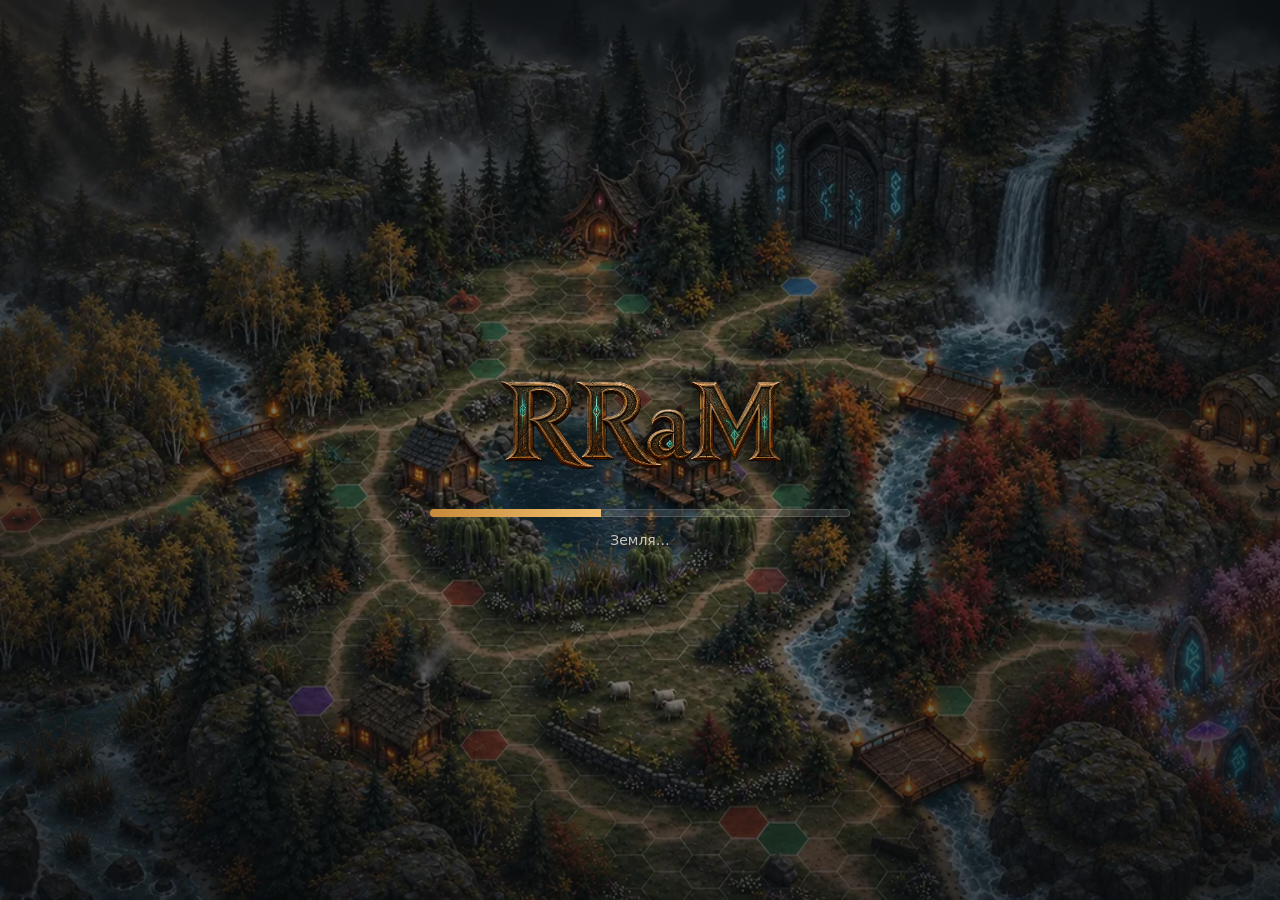
==== board3d/index.html @ 923ad35c "narrow paths" ====
<!doctype html>
<html lang="ru">
<head>
  <meta charset="utf-8">
  <meta name="viewport" content="width=device-width, initial-scale=1, maximum-scale=1, user-scalable=no">
  <title>RRaM — прототип 3D-поля</title>
  <link rel="stylesheet" href="./board3d.css?v=6">
  <script type="importmap">
    { "imports": { "three": "./vendor/three/three.module.min.js" } }
  </script>
</head>
<body>
  <div id="stage"></div>

  <div id="loading">
    <div class="ld-card">
      <img class="ld-logo" src="../assets/ui/brand/rram-wordmark-v1-alpha.png" alt="RRaM">
      <div class="ld-bar"><i id="ld-fill"></i></div>
      <div class="ld-stage" id="ld-stage">Загрузка поля…</div>
    </div>
  </div>

  <div id="stats" aria-live="off">
    <div><b id="fps">—</b> FPS</div>
    <div>вызовов отрисовки: <span id="calls">—</span></div>
    <div>треугольников: <span id="tris">—</span></div>
    <div>загрузка: <span id="loadtime">—</span></div>
  </div>

  <div id="hint">
    Нажмите на фигурку, затем на подсвеченную клетку.
    <span class="desk">Левая кнопка — тянуть карту, правая — наклон, колесо — зум к курсору.</span>
    <span class="touch">Один палец — тянуть карту. Два пальца: развести — зум, вместе вверх-вниз — наклон.</span>
  </div>

  <div id="toolbar">
            <button data-act="reset" title="Вся карта">⌂</button>
    <button data-act="bridge">К мосту</button>
    <button data-act="forest" aria-pressed="true">Ёлки</button>
    <button data-act="shadows" aria-pressed="false">Тени</button>
    <button data-act="sprites" aria-pressed="false">2D-фигурки</button>
    <button data-act="quality">Чёткость: 1.5</button>
    <button data-act="bench">Тест FPS</button>
  </div>

  <script type="module" src="./board3d.js?v=1792798198"></script>
</body>
</html>
---- board3d/board3d.css ----
:root {
  --bg: #1b1712;
  --panel: rgba(24, 19, 14, .82);
  --text: #f1e6d2;
  --muted: #b9a888;
  --accent: #e0a64b;
  --border: rgba(224, 166, 75, .35);
}
html, body {
  margin: 0;
  height: 100%;
  overflow: hidden;
  background: var(--bg);
  color: var(--text);
  font: 14px/1.35 system-ui, "Segoe UI", Roboto, sans-serif;
  -webkit-user-select: none;
  user-select: none;
}
#stage, #stage canvas {
  position: fixed;
  inset: 0;
  width: 100%;
  height: 100%;
  display: block;
  touch-action: none;
}
#loading {
  position: fixed;
  inset: 0;
  display: grid;
  place-items: center;
  font-size: 18px;
  background: #121416 url('./data/splash-bg.webp') center / cover no-repeat;
  z-index: 5;
  transition: opacity .5s;
}
#loading::before { content: ''; position: absolute; inset: 0; background: radial-gradient(ellipse at center, rgba(10,12,14,.35), rgba(10,12,14,.85)); }
#loading.done { opacity: 0; pointer-events: none; }
.ld-card { position: relative; width: min(420px, 80vw); display: grid; gap: 14px; justify-items: center; color: #e8e2d2; }
.ld-logo { width: min(320px, 70vw); filter: drop-shadow(0 4px 18px rgba(0,0,0,.6)); }
.ld-bar { width: 100%; height: 8px; border-radius: 4px; background: rgba(255,255,255,.12); overflow: hidden; box-shadow: inset 0 0 0 1px rgba(255,255,255,.15); }
.ld-bar i { display: block; height: 100%; width: 0; background: linear-gradient(90deg, #c88a3a, #f0c070); transition: width .25s; }
.ld-stage { font-size: 14px; opacity: .85; text-shadow: 0 1px 6px #000; min-height: 1.2em; }
#loading[hidden] { display: none; }
#stats, #hint, #toolbar {
  position: fixed;
  background: var(--panel);
  border: 1px solid var(--border);
  border-radius: 10px;
  z-index: 2;
}
#stats {
  top: 12px;
  left: 12px;
  padding: 8px 10px;
  font-size: 12px;
  color: var(--muted);
  font-variant-numeric: tabular-nums;
}
#stats b { color: var(--accent); font-size: 18px; }
#hint {
  top: 12px;
  right: 12px;
  max-width: 300px;
  padding: 8px 10px;
  font-size: 12px;
  color: var(--muted);
}
#hint span { display: block; margin-top: 4px; }
.touch { display: none !important; }
@media (pointer: coarse) {
  .desk { display: none !important; }
  .touch { display: block !important; }
}
#toolbar {
  left: 50%;
  bottom: 12px;
  transform: translateX(-50%);
  display: flex;
  flex-wrap: wrap;
  justify-content: center;
  gap: 6px;
  padding: 6px;
  max-width: calc(100vw - 32px);
  box-sizing: border-box;
}
#toolbar button {
  min-width: 42px;
  min-height: 40px;
  padding: 0 10px;
  border: 1px solid var(--border);
  border-radius: 8px;
  background: #2c241b;
  color: var(--text);
  font: inherit;
  cursor: pointer;
}
#toolbar button[aria-pressed="true"] {
  background: #5a3f1c;
  border-color: var(--accent);
}
@media (max-width: 600px) {
  #hint { left: 12px; right: 12px; top: auto; bottom: 68px; max-width: none; }
  #toolbar {
    left: 12px;
    right: 12px;
    transform: none;
    flex-wrap: nowrap;
    justify-content: flex-start;
    overflow-x: auto;
    max-width: none;
  }
  #toolbar button { flex: none; padding: 0 8px; font-size: 13px; }
}
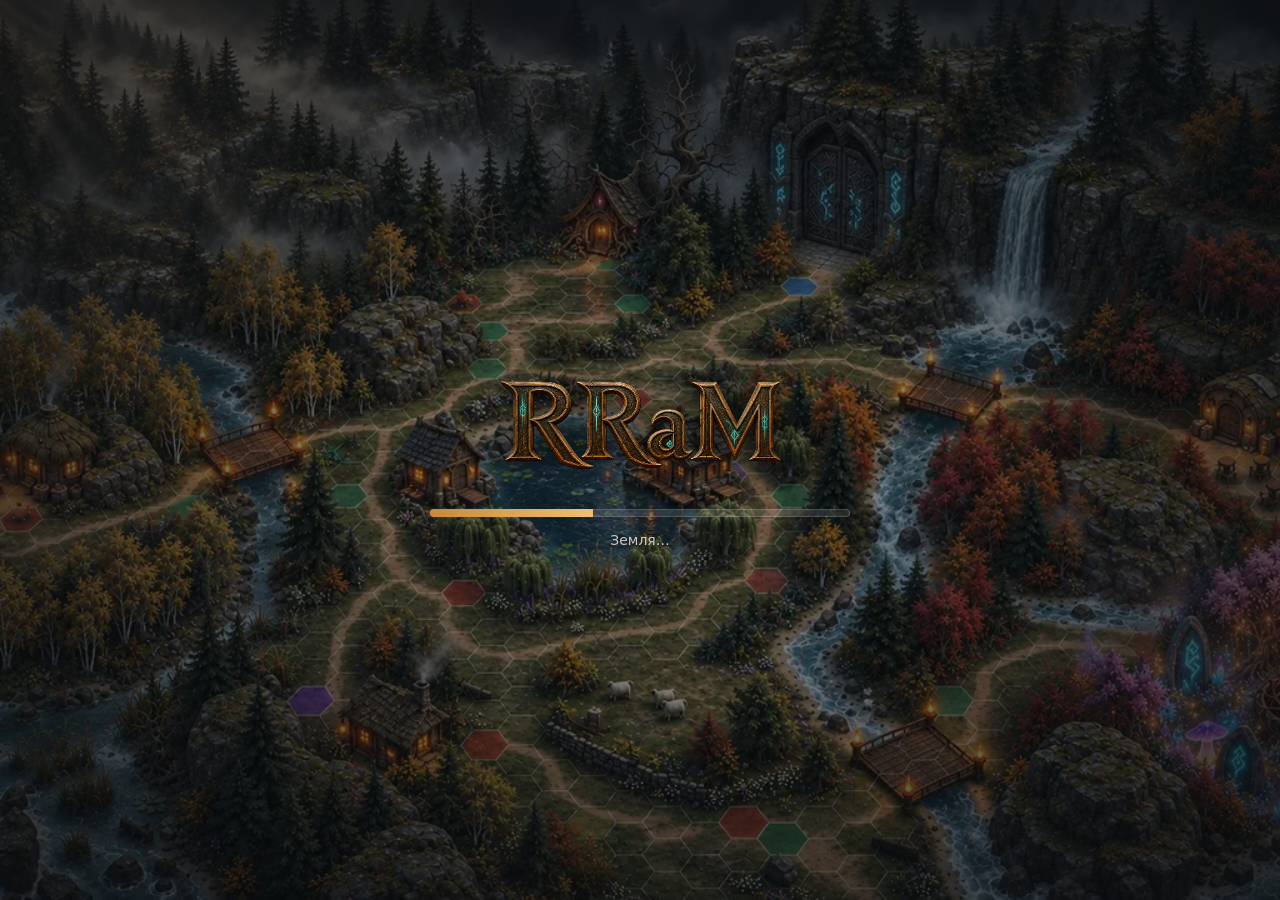
==== commit e2db52da: "look round 2" ====
--- a/board3d/index.html
+++ b/board3d/index.html
@@ -43,6 +43,6 @@
     <button data-act="bench">Тест FPS</button>
   </div>
 
-  <script type="module" src="./board3d.js?v=1792798198"></script>
+  <script type="module" src="./board3d.js?v=1792798469"></script>
 </body>
 </html>
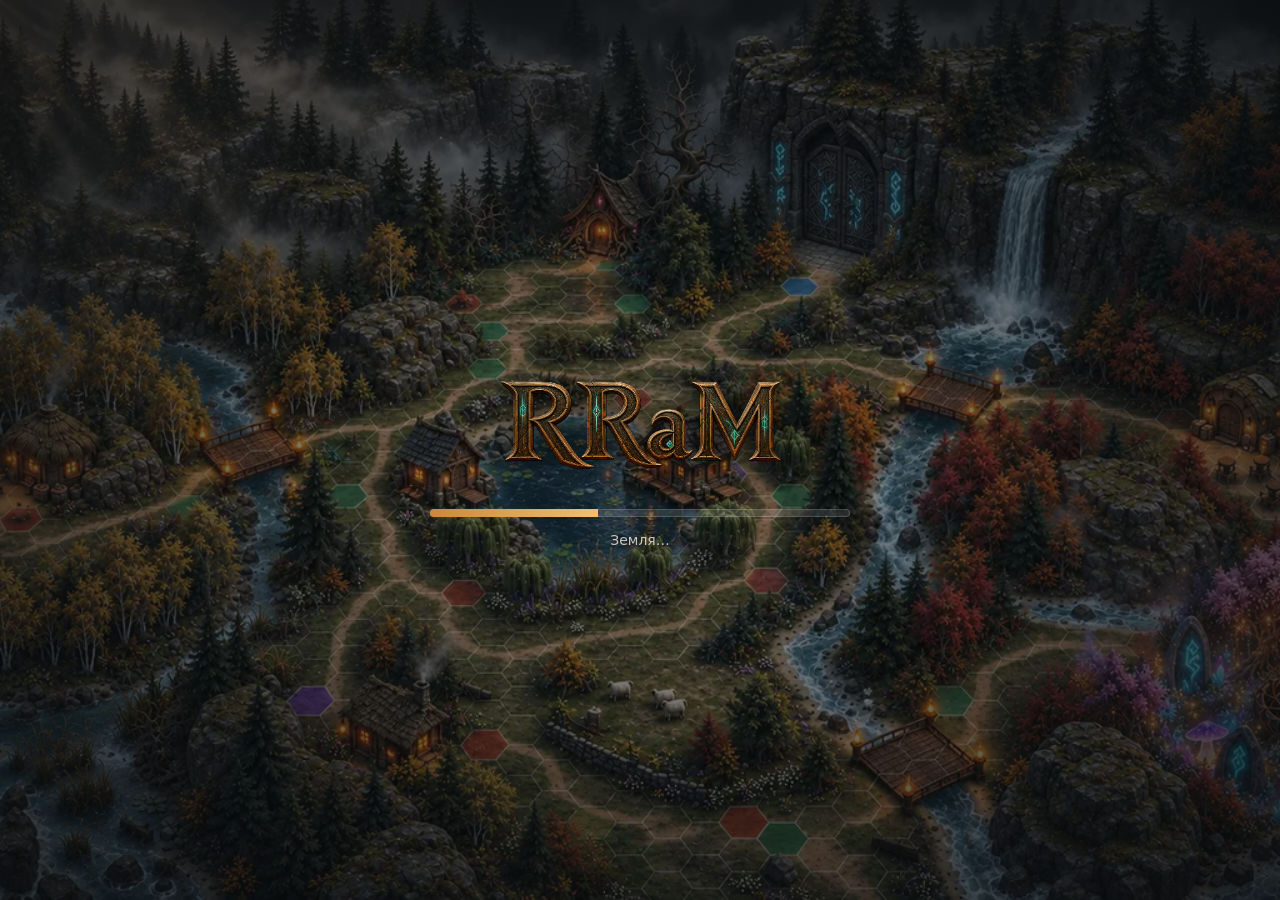
==== commit 94cc3eb1: "golden grove dense" ====
--- a/board3d/index.html
+++ b/board3d/index.html
@@ -43,6 +43,6 @@
     <button data-act="bench">Тест FPS</button>
   </div>
 
-  <script type="module" src="./board3d.js?v=1792798469"></script>
+  <script type="module" src="./board3d.js?v=1792823902"></script>
 </body>
 </html>
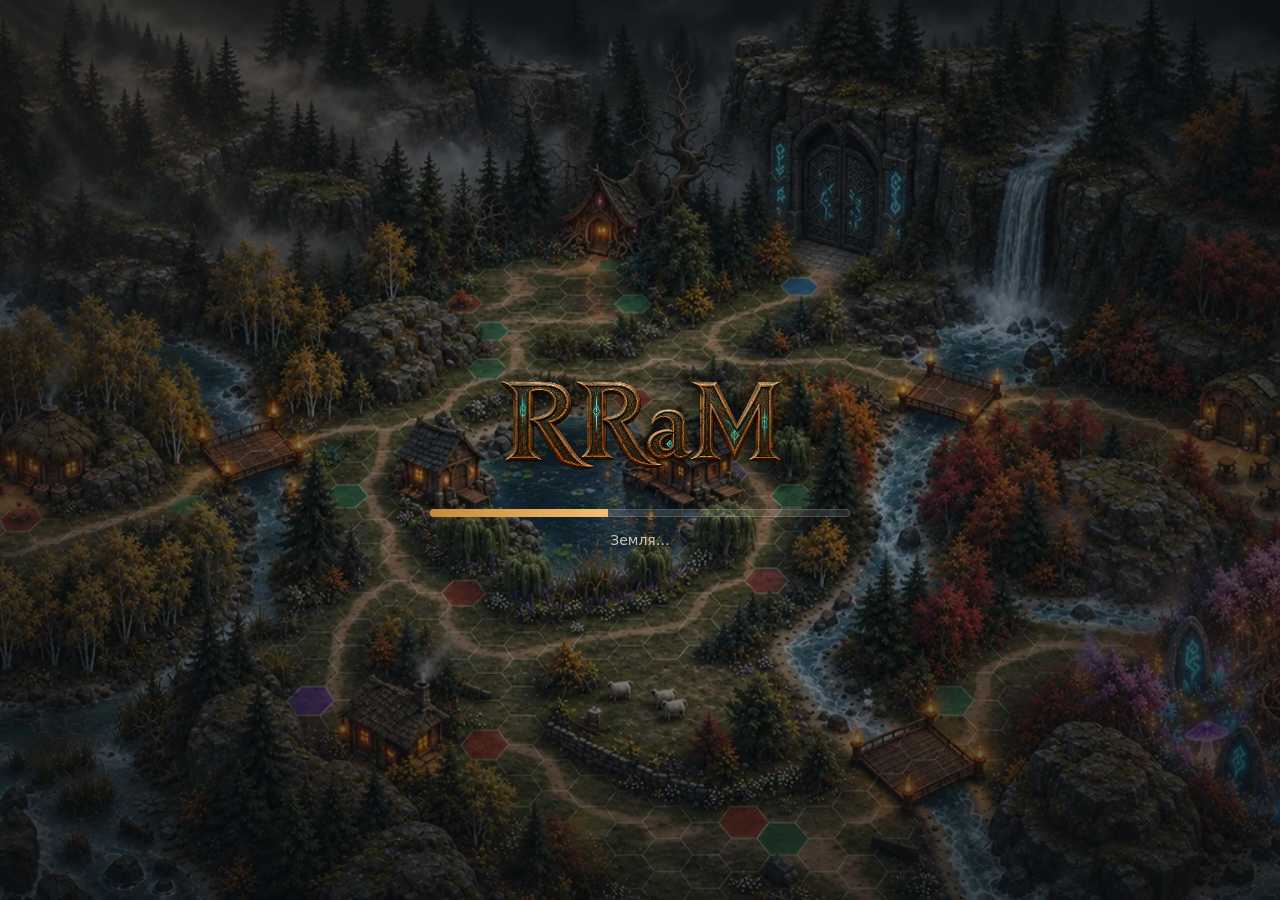
==== commit e9c1b59c: "paths back" ====
--- a/board3d/index.html
+++ b/board3d/index.html
@@ -43,6 +43,6 @@
     <button data-act="bench">Тест FPS</button>
   </div>
 
-  <script type="module" src="./board3d.js?v=1792823902"></script>
+  <script type="module" src="./board3d.js?v=1792825844"></script>
 </body>
 </html>
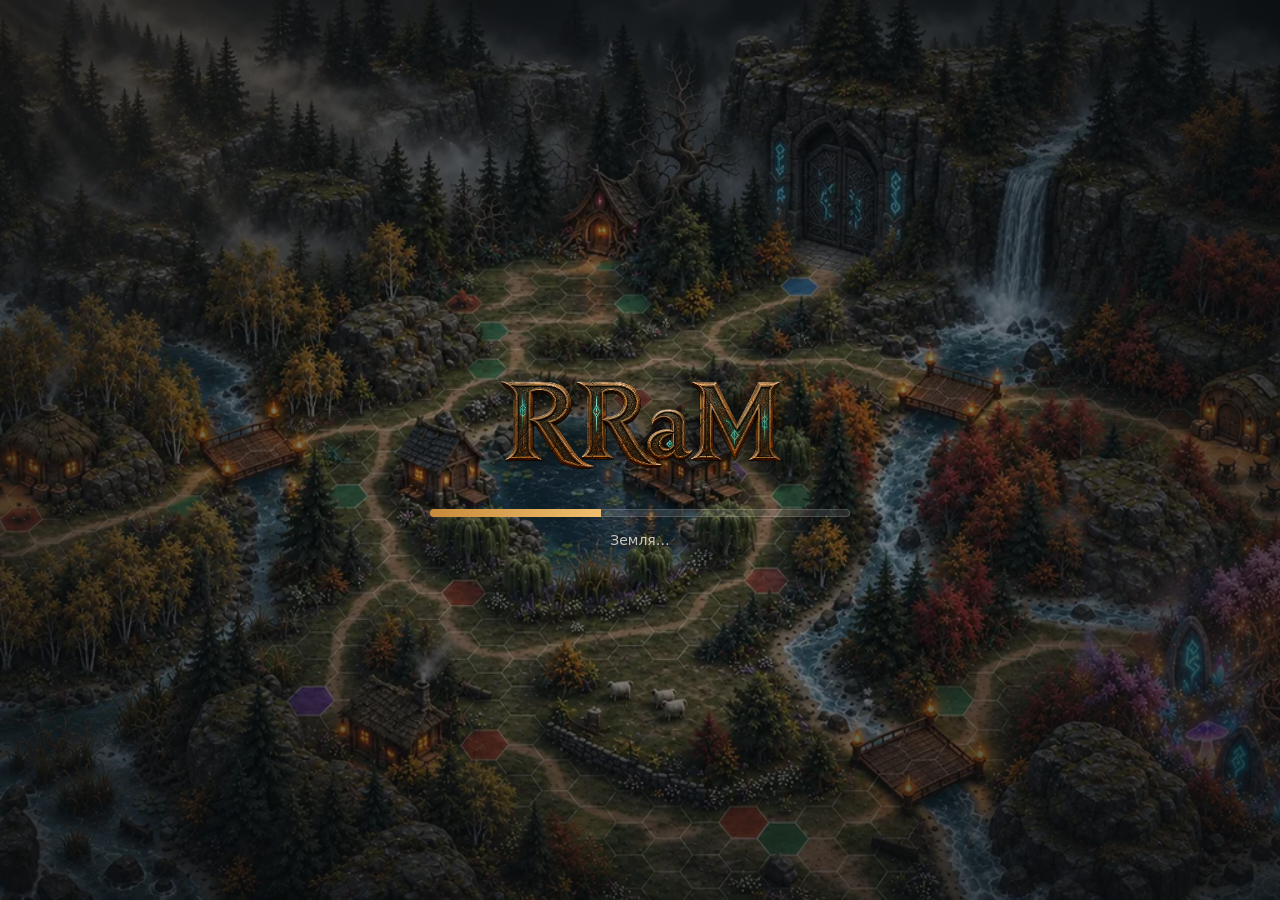
==== commit 075246a5: "shore waves back" ====
--- a/board3d/index.html
+++ b/board3d/index.html
@@ -43,6 +43,6 @@
     <button data-act="bench">Тест FPS</button>
   </div>
 
-  <script type="module" src="./board3d.js?v=1792825844"></script>
+  <script type="module" src="./board3d.js?v=1792843304"></script>
 </body>
 </html>
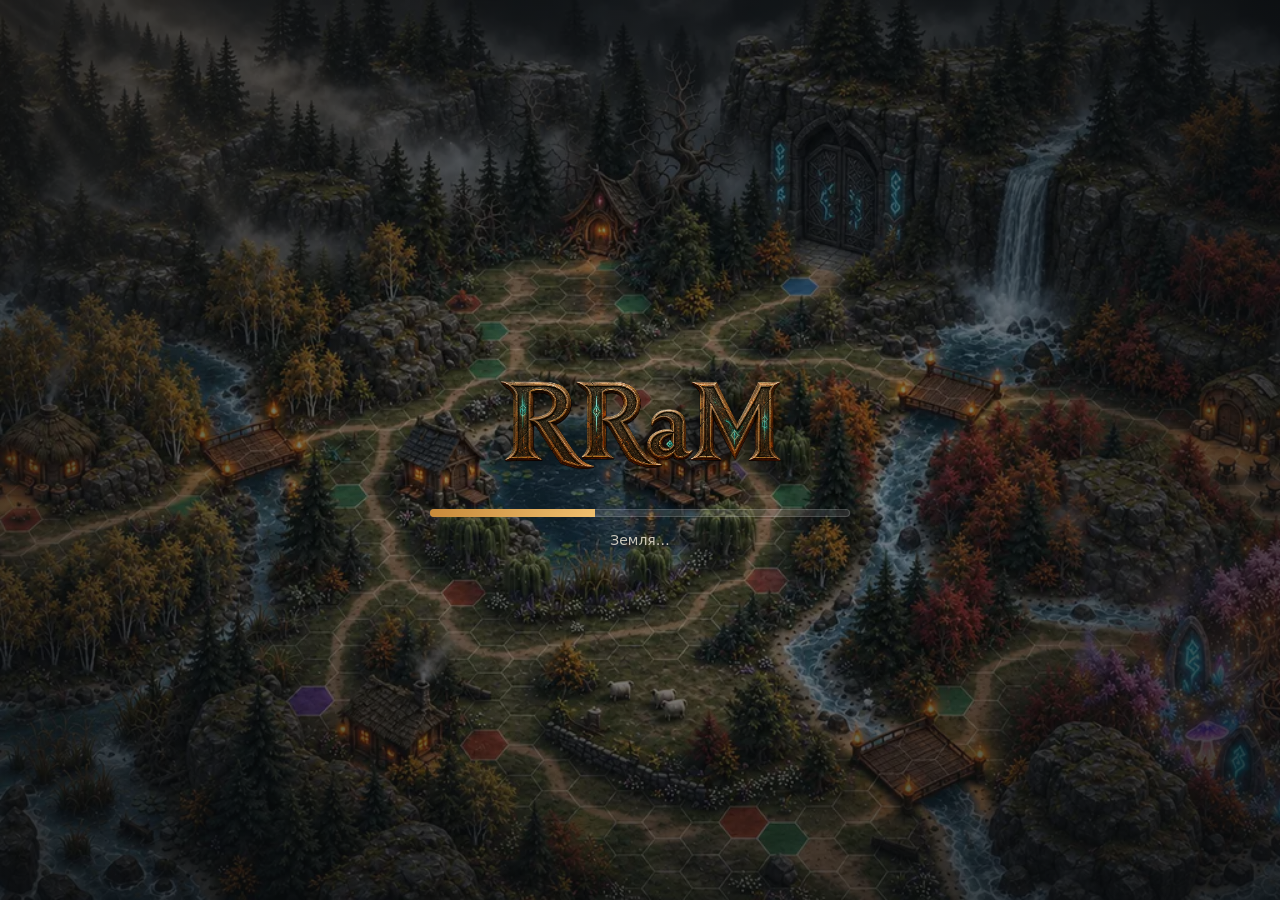
==== commit 83724308: "water to concept" ====
--- a/board3d/index.html
+++ b/board3d/index.html
@@ -43,6 +43,6 @@
     <button data-act="bench">Тест FPS</button>
   </div>
 
-  <script type="module" src="./board3d.js?v=1792843304"></script>
+  <script type="module" src="./board3d.js?v=1792843520"></script>
 </body>
 </html>
